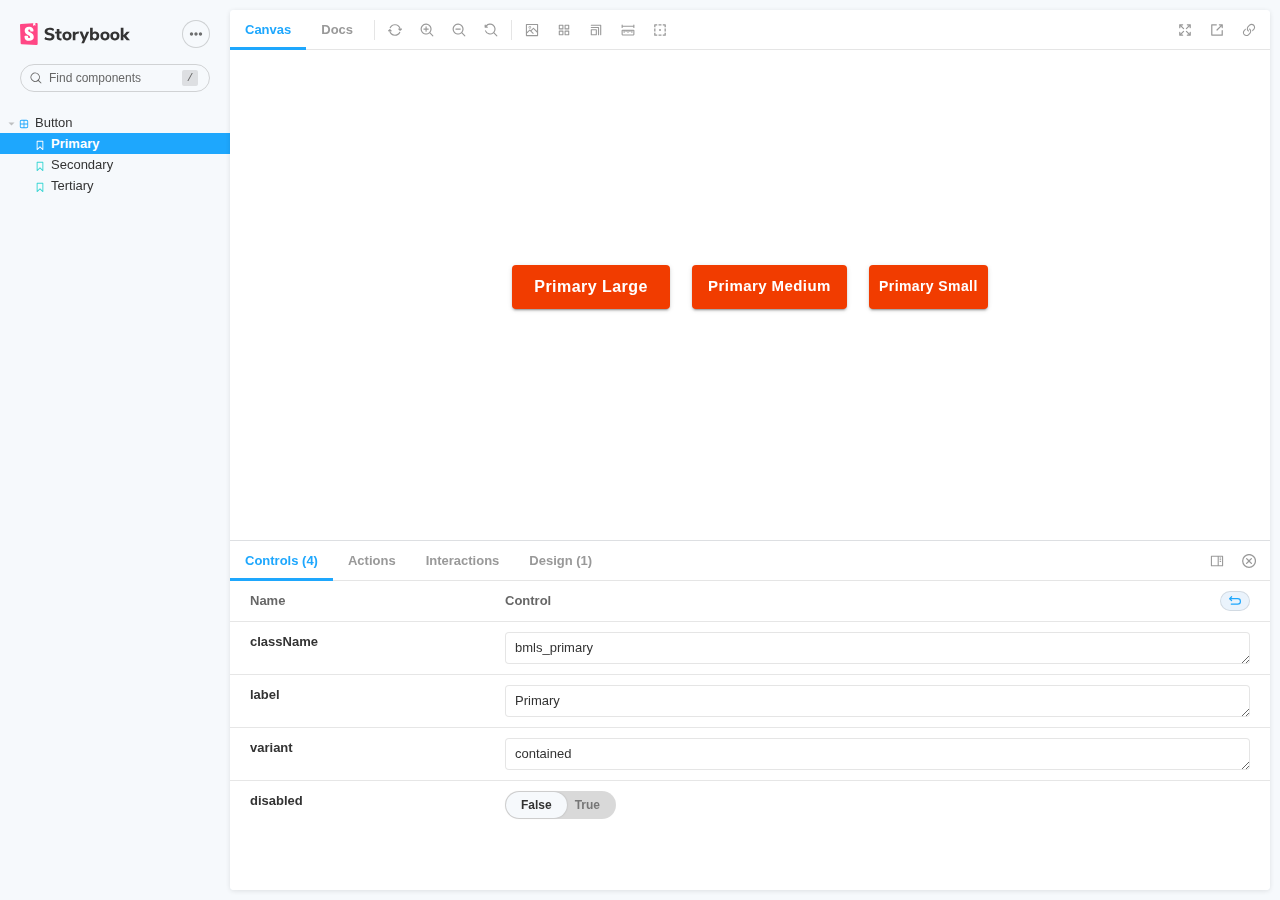
==== index.html @ 459c7b83 "Add files via upload" ====
<!doctype html><html lang="en"><head><meta charset="utf-8"/><title>Webpack App</title><meta name="viewport" content="width=device-width,initial-scale=1"/><style>html, body {
    overflow: hidden;
    height: 100%;
    width: 100%;
    margin: 0;
    padding: 0;
  }

  * {
    box-sizing: border-box;
  }</style><script>/* globals window */
  /* eslint-disable no-underscore-dangle */
  try {
    if (window.top !== window) {
      window.__REACT_DEVTOOLS_GLOBAL_HOOK__ = window.top.__REACT_DEVTOOLS_GLOBAL_HOOK__;
    }
  } catch (e) {
    // eslint-disable-next-line no-console
    console.warn('unable to connect to top frame for connecting dev tools');
  }

  window.onerror = function onerror(message, source, line, column, err) {
    if (window.CONFIG_TYPE !== 'DEVELOPMENT') return;
    // eslint-disable-next-line no-var, vars-on-top
    var xhr = new window.XMLHttpRequest();
    xhr.open('POST', '/runtime-error');
    xhr.setRequestHeader('Content-Type', 'application/json;charset=UTF-8');
    xhr.send(
      JSON.stringify({
        /* eslint-disable object-shorthand */
        message: message,
        source: source,
        line: line,
        column: column,
        error: err && { message: err.message, name: err.name, stack: err.stack },
        origin: 'manager',
        /* eslint-enable object-shorthand */
      })
    );
  };</script><style>#root[hidden],
      #docs-root[hidden] {
        display: none !important;
      }</style></head><body><div id="root"></div><div id="docs-root"></div><script>window['CONFIG_TYPE'] = "PRODUCTION";
          
      
          
            window['LOGLEVEL'] = "info";
          
      
          
            window['FEATURES'] = {"postcss":true,"emotionAlias":false,"warnOnLegacyHierarchySeparator":true,"buildStoriesJson":false,"storyStoreV7":false,"modernInlineRender":false,"breakingChangesV7":false,"interactionsDebugger":false,"babelModeV7":false,"argTypeTargetsV7":false,"previewMdx2":false};
          
      
          
      
          
      
          
            window['DOCS_MODE'] = false;</script><script src="runtime~main.093e2014bac57c82d31e.manager.bundle.js"></script><script src="831.400b3e2f5a6d19f913bb.manager.bundle.js"></script><script src="main.55f30c6d2a33e31cd196.manager.bundle.js"></script></body></html>
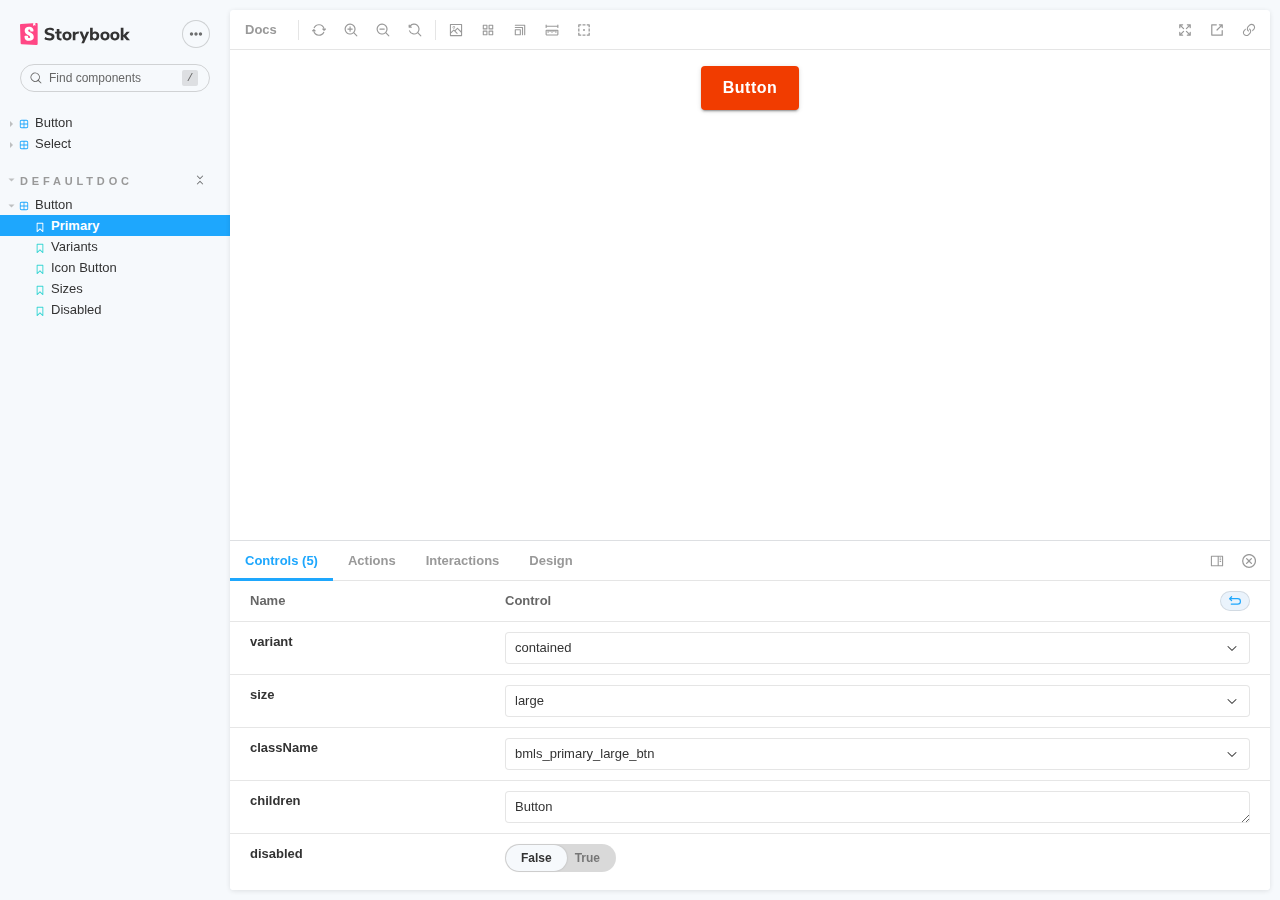
==== commit bc0ff632: "uploading new build" ====
--- a/index.html
+++ b/index.html
@@ -56,4 +56,4 @@
           
       
           
-            window['DOCS_MODE'] = false;</script><script src="runtime~main.093e2014bac57c82d31e.manager.bundle.js"></script><script src="831.400b3e2f5a6d19f913bb.manager.bundle.js"></script><script src="main.55f30c6d2a33e31cd196.manager.bundle.js"></script></body></html>+            window['DOCS_MODE'] = false;</script><script src="runtime~main.093e2014bac57c82d31e.manager.bundle.js"></script><script src="831.400b3e2f5a6d19f913bb.manager.bundle.js"></script><script src="main.c8a639f654add429ad84.manager.bundle.js"></script></body></html>